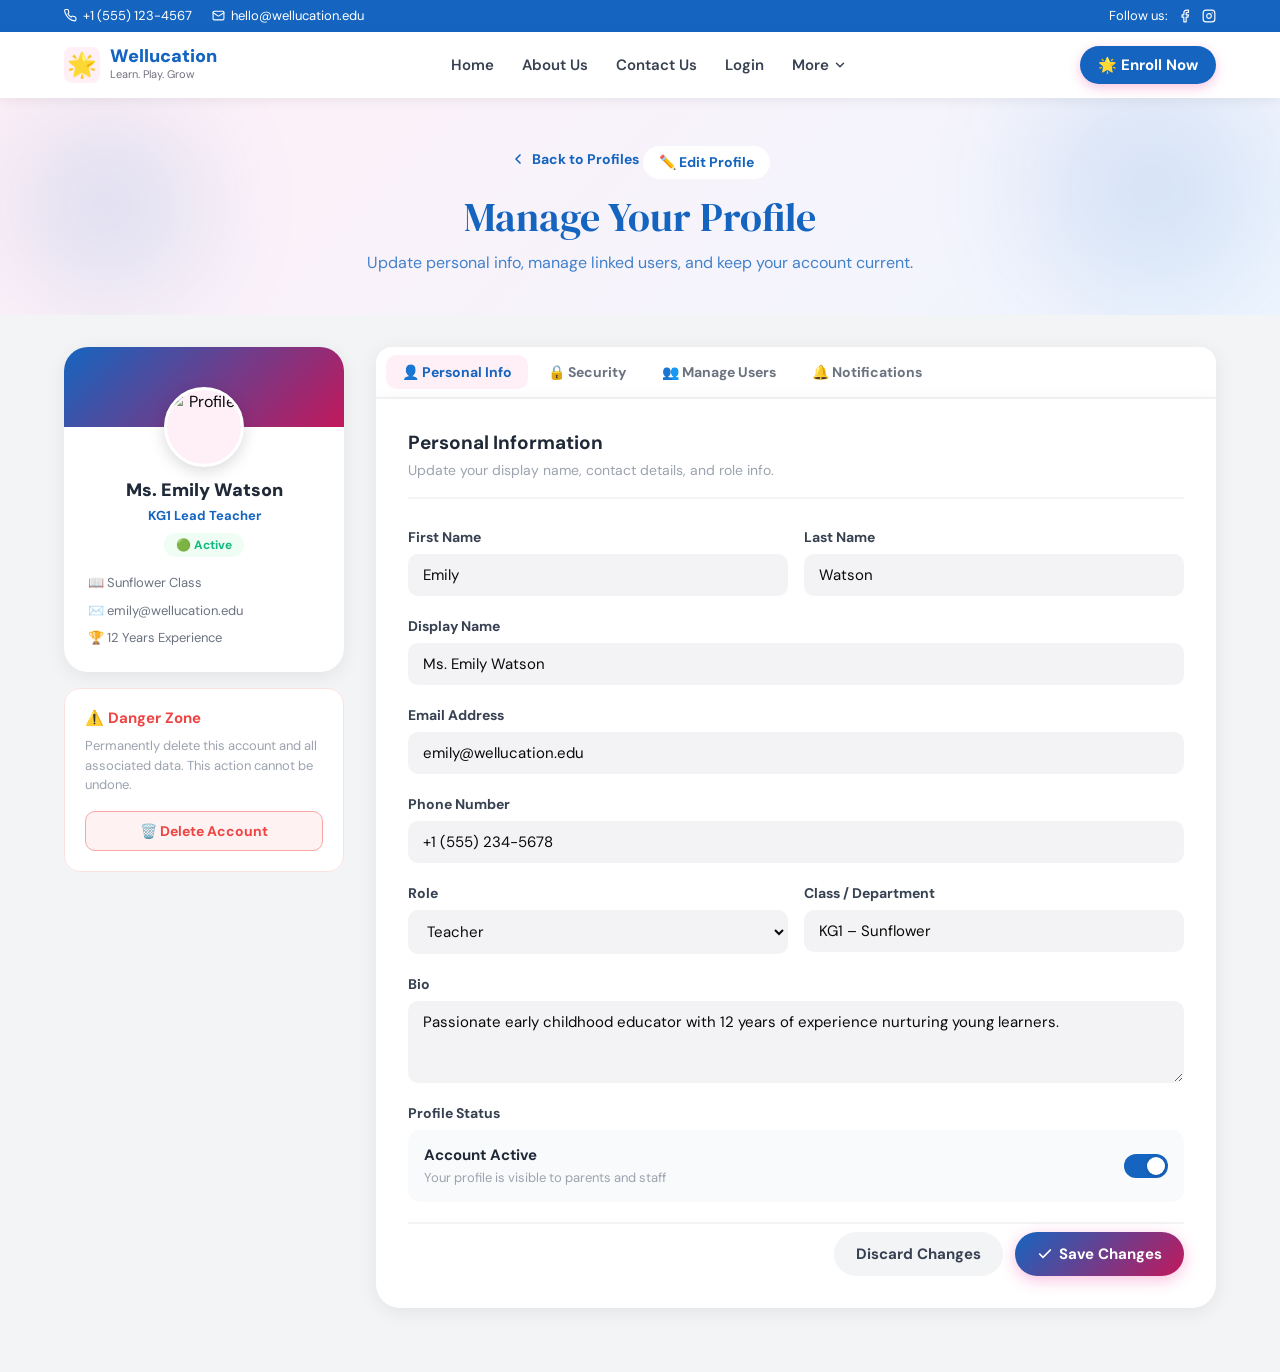
==== View/Pages/EditProfile.html @ 0399a702 "Most of the Controller/Model" ====
<!doctype html>
<html lang="en">
  <head>
    <meta charset="UTF-8" />
    <meta name="viewport" content="width=device-width, initial-scale=1.0" />
    <title>Edit Profile – Wellucation</title>
    <link rel="stylesheet" href="EditProfile.css" />
    <link rel="preconnect" href="https://fonts.googleapis.com" />
    <link
      href="https://fonts.googleapis.com/css2?family=DM+Sans:wght@400;500;700;900&family=DM+Serif+Display&display=swap"
      rel="stylesheet"
    />
  </head>
  <body>

    <!-- ══ TOPBAR ══ -->
    <div class="topbar">
      <div class="container topbar__inner">
        <div class="topbar__left">
          <span class="topbar__item">
            <svg xmlns="http://www.w3.org/2000/svg" width="13" height="13" viewBox="0 0 24 24" fill="none" stroke="currentColor" stroke-width="2" stroke-linecap="round" stroke-linejoin="round"><path d="M22 16.92v3a2 2 0 0 1-2.18 2 19.79 19.79 0 0 1-8.63-3.07A19.5 19.5 0 0 1 4.69 12 19.79 19.79 0 0 1 1.17 3.38 2 2 0 0 1 3.13 1h3a2 2 0 0 1 2 1.72c.127.96.361 1.903.7 2.81a2 2 0 0 1-.45 2.11L7.09 8.91a16 16 0 0 0 6 6l1.27-1.27a2 2 0 0 1 2.11-.45c.907.339 1.85.573 2.81.7A2 2 0 0 1 21 16h1z"/></svg>
            +1 (555) 123-4567
          </span>
          <span class="topbar__item">
            <svg xmlns="http://www.w3.org/2000/svg" width="13" height="13" viewBox="0 0 24 24" fill="none" stroke="currentColor" stroke-width="2" stroke-linecap="round" stroke-linejoin="round"><rect width="20" height="16" x="2" y="4" rx="2"/><path d="m22 7-8.97 5.7a1.94 1.94 0 0 1-2.06 0L2 7"/></svg>
            hello@wellucation.edu
          </span>
        </div>
        <div class="topbar__right">
          <span>Follow us:</span>
          <a href="#" class="topbar__social" aria-label="Facebook">
            <svg xmlns="http://www.w3.org/2000/svg" width="14" height="14" viewBox="0 0 24 24" fill="none" stroke="currentColor" stroke-width="2" stroke-linecap="round" stroke-linejoin="round"><path d="M18 2h-3a5 5 0 0 0-5 5v3H7v4h3v8h4v-8h3l1-4h-4V7a1 1 0 0 1 1-1h3z"/></svg>
          </a>
          <a href="#" class="topbar__social" aria-label="Instagram">
            <svg xmlns="http://www.w3.org/2000/svg" width="14" height="14" viewBox="0 0 24 24" fill="none" stroke="currentColor" stroke-width="2" stroke-linecap="round" stroke-linejoin="round"><rect width="20" height="20" x="2" y="2" rx="5" ry="5"/><path d="M16 11.37A4 4 0 1 1 12.63 8 4 4 0 0 1 16 11.37z"/><line x1="17.5" x2="17.51" y1="6.5" y2="6.5"/></svg>
          </a>
        </div>
      </div>
    </div>

    <!-- ══ NAVBAR ══ -->
    <nav class="navbar" id="navbar">
      <div class="container navbar__inner">
        <a href="Home.html" class="navbar__logo">
          <div class="navbar__logo-img">
            <img src="logo.jpeg" alt="Wellucation" onerror="this.style.display='none';this.parentElement.innerHTML='<span style=\'font-size:1.5rem\'>🌟</span>';" />
          </div>
          <div class="navbar__logo-text">
            <span class="navbar__logo-name">Wellucation</span>
            <span class="navbar__logo-tagline">Learn. Play. Grow</span>
          </div>
        </a>
        <div class="navbar__links" id="navLinks">
          <a href="Home.html" class="nav-link">Home</a>
          <a href="About.html" class="nav-link">About Us</a>
          <a href="contact.html" class="nav-link">Contact Us</a>
          <a href="Login.html" class="nav-link">Login</a>
          <div class="nav-dropdown" id="moreDropdown">
            <button class="nav-link nav-dropdown__trigger" id="moreBtn" aria-expanded="false" aria-haspopup="true">
              More
              <svg class="nav-dropdown__chevron" xmlns="http://www.w3.org/2000/svg" width="14" height="14" viewBox="0 0 24 24" fill="none" stroke="currentColor" stroke-width="2.5" stroke-linecap="round" stroke-linejoin="round"><polyline points="6 9 12 15 18 9"/></svg>
            </button>
            <div class="nav-dropdown__menu" id="moreMenu" role="menu">
              <a href="profile.html" class="nav-dropdown__item active" role="menuitem">👤 Profiles</a>
              <a href="dashboard.html" class="nav-dropdown__item" role="menuitem">📊 Dashboard</a>
              <a href="attendance.html" class="nav-dropdown__item" role="menuitem">📅 Attendance</a>
              <a href="reports.html" class="nav-dropdown__item" role="menuitem">📋 Reports</a>
              <a href="assignments.html" class="nav-dropdown__item" role="menuitem">📝 Assignments</a>
              <div class="nav-dropdown__divider"></div>
              <a href="payment.html" class="nav-dropdown__item" role="menuitem">💳 Payment</a>
              <a href="subscription.html" class="nav-dropdown__item" role="menuitem">⭐ Subscription</a>
              <a href="settings.html" class="nav-dropdown__item" role="menuitem">⚙️ Settings</a>
            </div>
          </div>
        </div>
        <div class="navbar__right">
          <a href="/enroll" class="btn-enroll btn-enroll--desktop">🌟 Enroll Now</a>
          <button class="hamburger" id="hamburger" aria-label="Toggle menu" aria-expanded="false">
            <svg class="icon-menu" xmlns="http://www.w3.org/2000/svg" width="24" height="24" viewBox="0 0 24 24" fill="none" stroke="currentColor" stroke-width="2" stroke-linecap="round" stroke-linejoin="round"><line x1="4" x2="20" y1="12" y2="12"/><line x1="4" x2="20" y1="6" y2="6"/><line x1="4" x2="20" y1="18" y2="18"/></svg>
            <svg class="icon-close hidden" xmlns="http://www.w3.org/2000/svg" width="24" height="24" viewBox="0 0 24 24" fill="none" stroke="currentColor" stroke-width="2" stroke-linecap="round" stroke-linejoin="round"><path d="M18 6 6 18"/><path d="m6 6 12 12"/></svg>
          </button>
        </div>
      </div>
      <div class="mobile-menu" id="mobileMenu" aria-hidden="true">
        <a href="Home.html" class="nav-link">🏠 Home</a>
        <a href="About.html" class="nav-link">ℹ️ About Us</a>
        <a href="profile.html" class="nav-link active">👤 Profiles</a>
        <a href="Login.html" class="nav-link">🔐 Login</a>
        <a href="/enroll" class="btn-enroll btn-enroll--mobile">🌟 Enroll Now</a>
      </div>
    </nav>

    <!-- ══ HERO ══ -->
    <section class="ep-hero">
      <div class="ep-hero__blob ep-hero__blob--left"></div>
      <div class="ep-hero__blob ep-hero__blob--right"></div>
      <div class="ep-hero__inner">
        <a href="profile.html" class="ep-back">
          <svg xmlns="http://www.w3.org/2000/svg" width="16" height="16" viewBox="0 0 24 24" fill="none" stroke="currentColor" stroke-width="2.5" stroke-linecap="round" stroke-linejoin="round"><polyline points="15 18 9 12 15 6"/></svg>
          Back to Profiles
        </a>
        <span class="ep-hero__badge">✏️ Edit Profile</span>
        <h1 class="ep-hero__title">Manage Your Profile</h1>
        <p class="ep-hero__sub">Update personal info, manage linked users, and keep your account current.</p>
      </div>
    </section>

    <!-- ══ MAIN ══ -->
    <main class="ep-main container">

      <!-- LEFT: profile card + avatar editor -->
      <aside class="ep-sidebar">
        <div class="ep-avatar-card">
          <div class="ep-avatar-banner"></div>
          <div class="ep-avatar-body">
            <div class="ep-avatar-ring" id="avatarRing">
              <img id="avatarImg" src="https://images.unsplash.com/photo-1746513399803-e988cc54e812?crop=entropy&cs=tinysrgb&fit=max&fm=jpg&ixlib=rb-4.1.0&q=80&w=200" alt="Profile" />
              <div class="ep-avatar-fallback">👩‍🏫</div>
              <label class="ep-avatar-overlay" for="avatarUpload" title="Change photo">
                <svg xmlns="http://www.w3.org/2000/svg" width="20" height="20" viewBox="0 0 24 24" fill="none" stroke="currentColor" stroke-width="2" stroke-linecap="round" stroke-linejoin="round"><path d="M23 19a2 2 0 0 1-2 2H3a2 2 0 0 1-2-2V8a2 2 0 0 1 2-2h4l2-3h6l2 3h4a2 2 0 0 1 2 2z"/><circle cx="12" cy="13" r="4"/></svg>
                Change
              </label>
              <input type="file" id="avatarUpload" accept="image/*" class="hidden" />
            </div>
            <h2 class="ep-sidebar__name" id="sidebarName">Ms. Emily Watson</h2>
            <div class="ep-sidebar__role">KG1 Lead Teacher</div>
            <span class="ep-sidebar__badge">🟢 Active</span>
            <div class="ep-sidebar__meta">
              <div class="ep-sidebar__meta-item">📖 Sunflower Class</div>
              <div class="ep-sidebar__meta-item">✉️ emily@wellucation.edu</div>
              <div class="ep-sidebar__meta-item">🏆 12 Years Experience</div>
            </div>
          </div>
        </div>

        <!-- Danger zone -->
        <div class="ep-danger-card">
          <h4 class="ep-danger__title">⚠️ Danger Zone</h4>
          <p class="ep-danger__desc">Permanently delete this account and all associated data. This action cannot be undone.</p>
          <button class="ep-danger__btn" id="deleteAccountBtn">🗑️ Delete Account</button>
        </div>
      </aside>

      <!-- RIGHT: form panels -->
      <div class="ep-panels">

        <!-- Tab bar -->
        <div class="ep-tab-bar">
          <button class="ep-tab active" data-tab="personal">👤 Personal Info</button>
          <button class="ep-tab" data-tab="security">🔒 Security</button>
          <button class="ep-tab" data-tab="users">👥 Manage Users</button>
          <button class="ep-tab" data-tab="notifications">🔔 Notifications</button>
        </div>

        <!-- ── PERSONAL INFO ── -->
        <div class="ep-panel active" id="panel-personal">
          <div class="ep-panel__header">
            <h3>Personal Information</h3>
            <p>Update your display name, contact details, and role info.</p>
          </div>
          <div class="ep-form">
            <div class="ep-field-row">
              <div class="ep-field">
                <label>First Name</label>
                <input type="text" id="firstName" value="Emily" placeholder="First name" />
              </div>
              <div class="ep-field">
                <label>Last Name</label>
                <input type="text" id="lastName" value="Watson" placeholder="Last name" />
              </div>
            </div>
            <div class="ep-field">
              <label>Display Name</label>
              <input type="text" id="displayName" value="Ms. Emily Watson" placeholder="Display name" />
            </div>
            <div class="ep-field">
              <label>Email Address</label>
              <input type="email" id="email" value="emily@wellucation.edu" placeholder="Email" />
            </div>
            <div class="ep-field">
              <label>Phone Number</label>
              <input type="tel" id="phone" value="+1 (555) 234-5678" placeholder="Phone" />
            </div>
            <div class="ep-field-row">
              <div class="ep-field">
                <label>Role</label>
                <select id="role">
                  <option value="teacher" selected>Teacher</option>
                  <option value="admin">Admin</option>
                  <option value="parent">Parent</option>
                </select>
              </div>
              <div class="ep-field">
                <label>Class / Department</label>
                <input type="text" id="classField" value="KG1 – Sunflower" placeholder="Class" />
              </div>
            </div>
            <div class="ep-field">
              <label>Bio</label>
              <textarea id="bio" rows="3" placeholder="Tell us about yourself...">Passionate early childhood educator with 12 years of experience nurturing young learners.</textarea>
            </div>
            <div class="ep-field">
              <label>Profile Status</label>
              <div class="ep-toggle-row">
                <div>
                  <div class="ep-toggle-title">Account Active</div>
                  <div class="ep-toggle-desc">Your profile is visible to parents and staff</div>
                </div>
                <label class="ep-switch">
                  <input type="checkbox" checked id="activeToggle" />
                  <span class="ep-switch-track"><span class="ep-switch-thumb"></span></span>
                </label>
              </div>
            </div>
            <div class="ep-form-actions">
              <button class="ep-btn ep-btn--ghost" type="button" onclick="resetPersonal()">Discard Changes</button>
              <button class="ep-btn ep-btn--primary" type="button" onclick="savePersonal()">
                <svg xmlns="http://www.w3.org/2000/svg" width="16" height="16" viewBox="0 0 24 24" fill="none" stroke="currentColor" stroke-width="2.5" stroke-linecap="round" stroke-linejoin="round"><polyline points="20 6 9 17 4 12"/></svg>
                Save Changes
              </button>
            </div>
          </div>
        </div>

        <!-- ── SECURITY ── -->
        <div class="ep-panel" id="panel-security">
          <div class="ep-panel__header">
            <h3>Security Settings</h3>
            <p>Update your password and manage account security preferences.</p>
          </div>
          <div class="ep-form">
            <div class="ep-field">
              <label>Current Password</label>
              <div class="ep-pwd-wrap">
                <input type="password" id="currentPwd" placeholder="Enter current password" />
                <button class="ep-pwd-toggle" type="button" data-target="currentPwd">👁️</button>
              </div>
            </div>
            <div class="ep-field">
              <label>New Password</label>
              <div class="ep-pwd-wrap">
                <input type="password" id="newPwd" placeholder="Min 8 characters" />
                <button class="ep-pwd-toggle" type="button" data-target="newPwd">👁️</button>
              </div>
              <div class="ep-pwd-strength" id="pwdStrength">
                <div class="ep-pwd-strength-bar"><div class="ep-pwd-strength-fill" id="pwdFill"></div></div>
                <span class="ep-pwd-strength-label" id="pwdLabel">Enter a password</span>
              </div>
            </div>
            <div class="ep-field">
              <label>Confirm New Password</label>
              <div class="ep-pwd-wrap">
                <input type="password" id="confirmPwd" placeholder="Repeat new password" />
                <button class="ep-pwd-toggle" type="button" data-target="confirmPwd">👁️</button>
              </div>
            </div>
            <div class="ep-divider"></div>
            <div class="ep-field">
              <label>Two-Factor Authentication</label>
              <div class="ep-toggle-row">
                <div>
                  <div class="ep-toggle-title">Enable 2FA</div>
                  <div class="ep-toggle-desc">Extra security layer via email or authenticator app</div>
                </div>
                <label class="ep-switch">
                  <input type="checkbox" id="twoFaToggle" />
                  <span class="ep-switch-track"><span class="ep-switch-thumb"></span></span>
                </label>
              </div>
            </div>
            <div class="ep-field">
              <label>Login Notifications</label>
              <div class="ep-toggle-row">
                <div>
                  <div class="ep-toggle-title">Notify on new login</div>
                  <div class="ep-toggle-desc">Get an email whenever a new device logs in</div>
                </div>
                <label class="ep-switch">
                  <input type="checkbox" checked id="loginNotifToggle" />
                  <span class="ep-switch-track"><span class="ep-switch-thumb"></span></span>
                </label>
              </div>
            </div>
            <div class="ep-form-actions">
              <button class="ep-btn ep-btn--ghost" type="button">Cancel</button>
              <button class="ep-btn ep-btn--primary" type="button" onclick="changePassword()">
                <svg xmlns="http://www.w3.org/2000/svg" width="16" height="16" viewBox="0 0 24 24" fill="none" stroke="currentColor" stroke-width="2.5" stroke-linecap="round" stroke-linejoin="round"><rect width="11" height="11" x="3" y="11" rx="2" ry="2"/><path d="M7 11V7a5 5 0 0 1 10 0v4"/></svg>
                Update Password
              </button>
            </div>
          </div>
        </div>

        <!-- ── MANAGE USERS ── -->
        <div class="ep-panel" id="panel-users">
          <div class="ep-panel__header">
            <h3>Manage Users</h3>
            <p>Add new users or remove existing ones linked to this profile.</p>
          </div>

          <!-- Search + Add -->
          <div class="ep-users-toolbar">
            <div class="ep-search-wrap">
              <svg xmlns="http://www.w3.org/2000/svg" width="16" height="16" viewBox="0 0 24 24" fill="none" stroke="currentColor" stroke-width="2" stroke-linecap="round" stroke-linejoin="round"><circle cx="11" cy="11" r="8"/><path d="m21 21-4.3-4.3"/></svg>
              <input type="text" id="userSearch" placeholder="Search users…" oninput="filterUsers(this.value)" />
            </div>
            <button class="ep-btn ep-btn--primary ep-btn--sm" id="openAddModal">
              <svg xmlns="http://www.w3.org/2000/svg" width="15" height="15" viewBox="0 0 24 24" fill="none" stroke="currentColor" stroke-width="2.5" stroke-linecap="round" stroke-linejoin="round"><path d="M5 12h14"/><path d="M12 5v14"/></svg>
              Add User
            </button>
          </div>

          <!-- Filter pills -->
          <div class="ep-filter-pills">
            <button class="ep-pill active" data-filter="all">All</button>
            <button class="ep-pill" data-filter="teacher">Teachers</button>
            <button class="ep-pill" data-filter="admin">Admins</button>
            <button class="ep-pill" data-filter="parent">Parents</button>
            <button class="ep-pill" data-filter="child">Children</button>
          </div>

          <!-- User list -->
          <div class="ep-user-list" id="userList"></div>
        </div>

        <!-- ── NOTIFICATIONS ── -->
        <div class="ep-panel" id="panel-notifications">
          <div class="ep-panel__header">
            <h3>Notification Preferences</h3>
            <p>Choose what you want to be notified about and how.</p>
          </div>
          <div class="ep-form">
            <div class="ep-notif-section">
              <div class="ep-notif-section-label">📧 Email Notifications</div>
              <div class="ep-field">
                <div class="ep-toggle-row">
                  <div><div class="ep-toggle-title">Attendance Alerts</div><div class="ep-toggle-desc">Notify when a child is marked absent or late</div></div>
                  <label class="ep-switch"><input type="checkbox" checked /><span class="ep-switch-track"><span class="ep-switch-thumb"></span></span></label>
                </div>
              </div>
              <div class="ep-field">
                <div class="ep-toggle-row">
                  <div><div class="ep-toggle-title">New Messages</div><div class="ep-toggle-desc">Email when you receive a new message</div></div>
                  <label class="ep-switch"><input type="checkbox" checked /><span class="ep-switch-track"><span class="ep-switch-thumb"></span></span></label>
                </div>
              </div>
              <div class="ep-field">
                <div class="ep-toggle-row">
                  <div><div class="ep-toggle-title">Report Ready</div><div class="ep-toggle-desc">Notify when a new report is available</div></div>
                  <label class="ep-switch"><input type="checkbox" /><span class="ep-switch-track"><span class="ep-switch-thumb"></span></span></label>
                </div>
              </div>
            </div>
            <div class="ep-divider"></div>
            <div class="ep-notif-section">
              <div class="ep-notif-section-label">📱 Push Notifications</div>
              <div class="ep-field">
                <div class="ep-toggle-row">
                  <div><div class="ep-toggle-title">Event Reminders</div><div class="ep-toggle-desc">Reminders for school events and meetings</div></div>
                  <label class="ep-switch"><input type="checkbox" checked /><span class="ep-switch-track"><span class="ep-switch-thumb"></span></span></label>
                </div>
              </div>
              <div class="ep-field">
                <div class="ep-toggle-row">
                  <div><div class="ep-toggle-title">System Alerts</div><div class="ep-toggle-desc">Important system and security notifications</div></div>
                  <label class="ep-switch"><input type="checkbox" checked /><span class="ep-switch-track"><span class="ep-switch-thumb"></span></span></label>
                </div>
              </div>
            </div>
            <div class="ep-form-actions">
              <button class="ep-btn ep-btn--ghost" type="button">Reset to Defaults</button>
              <button class="ep-btn ep-btn--primary" type="button" onclick="showToast('✅ Notification preferences saved!')">Save Preferences</button>
            </div>
          </div>
        </div>

      </div><!-- /ep-panels -->
    </main>

    <!-- ══ ADD USER MODAL ══ -->
    <div class="ep-modal-overlay hidden" id="addModal">
      <div class="ep-modal">
        <div class="ep-modal__header">
          <h3>➕ Add New User</h3>
          <button class="ep-modal__close" id="closeModal">✕</button>
        </div>
        <div class="ep-modal__body">
          <div class="ep-field-row">
            <div class="ep-field">
              <label>First Name *</label>
              <input type="text" id="newFirst" placeholder="First name" />
            </div>
            <div class="ep-field">
              <label>Last Name *</label>
              <input type="text" id="newLast" placeholder="Last name" />
            </div>
          </div>
          <div class="ep-field">
            <label>Email Address *</label>
            <input type="email" id="newEmail" placeholder="email@wellucation.edu" />
          </div>
          <div class="ep-field-row">
            <div class="ep-field">
              <label>Role *</label>
              <select id="newRole">
                <option value="teacher">👩‍🏫 Teacher</option>
                <option value="admin">🛡️ Admin</option>
                <option value="parent">❤️ Parent</option>
                <option value="child">👶 Child</option>
              </select>
            </div>
            <div class="ep-field">
              <label>Class</label>
              <input type="text" id="newClass" placeholder="e.g. KG1" />
            </div>
          </div>
          <div class="ep-field">
            <label>Status</label>
            <select id="newStatus">
              <option value="active">Active</option>
              <option value="pending">Pending</option>
            </select>
          </div>
        </div>
        <div class="ep-modal__footer">
          <button class="ep-btn ep-btn--ghost" id="cancelModal">Cancel</button>
          <button class="ep-btn ep-btn--primary" id="confirmAdd">
            <svg xmlns="http://www.w3.org/2000/svg" width="15" height="15" viewBox="0 0 24 24" fill="none" stroke="currentColor" stroke-width="2.5" stroke-linecap="round" stroke-linejoin="round"><path d="M5 12h14"/><path d="M12 5v14"/></svg>
            Add User
          </button>
        </div>
      </div>
    </div>

    <!-- ══ DELETE CONFIRM MODAL ══ -->
    <div class="ep-modal-overlay hidden" id="deleteModal">
      <div class="ep-modal ep-modal--sm">
        <div class="ep-modal__header">
          <h3>🗑️ Confirm Delete</h3>
          <button class="ep-modal__close" id="closeDeleteModal">✕</button>
        </div>
        <div class="ep-modal__body">
          <p id="deleteModalMsg">Are you sure you want to remove this user?</p>
          <p style="margin-top:0.5rem;font-size:0.8125rem;color:#9ca3af;">This action cannot be undone.</p>
        </div>
        <div class="ep-modal__footer">
          <button class="ep-btn ep-btn--ghost" id="cancelDelete">Cancel</button>
          <button class="ep-btn ep-btn--danger" id="confirmDelete">Delete</button>
        </div>
      </div>
    </div>

    <!-- ══ TOAST ══ -->
    <div class="ep-toast hidden" id="toast"></div>

    <script src="EditProfile.js"></script>
  </body>
</html>
---- View/Pages/EditProfile.css ----
/* ── Variables (matching Profile.css) ──────────────────────────── */
:root {
  --font-size: 16px;
  --background: #ffffff;
  --foreground: oklch(0.145 0 0);
  --card: #ffffff;
  --muted: #ececf0;
  --muted-foreground: #717182;
  --border: rgba(0,0,0,0.1);
  --input-background: #f3f3f5;
  --radius: 0.625rem;
  --font-weight-medium: 500;
  --font-weight-normal: 400;

  --brand-pink: #1565c0;
  --brand-pink-dark: #C2185B;
  --brand-pink-bg: #FFF0F7;
  --brand-blue: #1565C0;
  --brand-blue-bg: #EFF6FF;
  --brand-green: #10B981;
  --brand-amber: #F59E0B;
  --brand-red: #EF4444;
}

/* ── Reset ─────────────────────────────────────────────────────── */
*, *::before, *::after { box-sizing: border-box; margin: 0; padding: 0; }
html { font-size: var(--font-size); scroll-behavior: smooth; }
body {
  font-family: 'DM Sans', sans-serif;
  font-weight: var(--font-weight-normal);
  background: #f3f4f6;
  color: var(--foreground);
  line-height: 1.5;
  min-height: 100vh;
}
h1, h2, h3, h4 { font-weight: 700; line-height: 1.3; }
button { font-family: inherit; font-size: 1rem; font-weight: 600; cursor: pointer; border: none; }
a { text-decoration: none; }
input, select, textarea {
  font-family: inherit;
  font-size: 0.9375rem;
  background: var(--input-background);
  border: 1.5px solid transparent;
  border-radius: 0.625rem;
  padding: 0.625rem 0.875rem;
  width: 100%;
  outline: none;
  transition: border-color 0.2s, box-shadow 0.2s;
  color: var(--foreground);
}
input:focus, select:focus, textarea:focus {
  border-color: var(--brand-pink);
  box-shadow: 0 0 0 3px rgba(233,30,140,0.1);
  background: #fff;
}
textarea { resize: vertical; }
.hidden { display: none !important; }

/* ── Container ─────────────────────────────────────────────────── */
.container {
  max-width: 1200px;
  margin: 0 auto;
  padding: 0 1.5rem;
}

/* ── Topbar ────────────────────────────────────────────────────── */
.topbar {
  background: var(--brand-pink);
  color: white;
  font-size: 0.8125rem;
  padding: 0.375rem 0;
}
.topbar__inner {
  display: flex;
  align-items: center;
  justify-content: space-between;
  flex-wrap: wrap;
  gap: 0.5rem;
}
.topbar__left { display: flex; align-items: center; gap: 1.25rem; }
.topbar__item { display: flex; align-items: center; gap: 0.375rem; }
.topbar__right { display: flex; align-items: center; gap: 0.625rem; font-size: 0.8125rem; }
.topbar__social { color: white; display: flex; align-items: center; transition: opacity 0.2s; }
.topbar__social:hover { opacity: 0.7; }

/* ── Navbar ────────────────────────────────────────────────────── */
.navbar {
  background: white;
  box-shadow: 0 2px 12px rgba(0,0,0,0.07);
  position: sticky;
  top: 0;
  z-index: 100;
}
.navbar__inner {
  display: flex;
  align-items: center;
  justify-content: space-between;
  padding: 0.875rem 1.5rem;
}
.navbar__logo { display: flex; align-items: center; gap: 0.625rem; }
.navbar__logo-img { width: 2.25rem; height: 2.25rem; border-radius: 0.5rem; overflow: hidden; background: var(--brand-pink-bg); display: flex; align-items: center; justify-content: center; }
.navbar__logo-img img { width: 100%; height: 100%; object-fit: cover; }
.navbar__logo-name { display: block; font-weight: 900; font-size: 1.125rem; color: var(--brand-pink); line-height: 1.1; }
.navbar__logo-tagline { display: block; font-size: 0.6875rem; color: var(--muted-foreground); }
.navbar__links { display: flex; align-items: center; gap: 0.25rem; }
.nav-link { padding: 0.4rem 0.75rem; border-radius: 0.5rem; color: #374151; font-weight: 600; font-size: 0.9375rem; transition: background 0.2s, color 0.2s; background: none; border: none; }
.nav-link:hover, .nav-link.active { background: var(--brand-pink-bg); color: var(--brand-pink); }
.navbar__right { display: flex; align-items: center; gap: 0.75rem; }
.btn-enroll { background: var(--brand-pink); color: white; padding: 0.5rem 1.125rem; border-radius: 9999px; font-weight: 700; font-size: 0.9375rem; transition: transform 0.2s, box-shadow 0.2s; box-shadow: 0 4px 12px rgba(233,30,140,0.25); }
.btn-enroll:hover { transform: scale(1.04); box-shadow: 0 6px 18px rgba(233,30,140,0.35); }
.btn-enroll--mobile { display: none; margin-top: 0.5rem; text-align: center; }
.hamburger { display: none; background: none; border: none; padding: 0.25rem; }

/* Dropdown */
.nav-dropdown { position: relative; }
.nav-dropdown__trigger { display: flex; align-items: center; gap: 0.25rem; }
.nav-dropdown__chevron { transition: transform 0.2s; }
.nav-dropdown.open .nav-dropdown__chevron { transform: rotate(180deg); }
.nav-dropdown__menu {
  display: none;
  position: absolute;
  top: calc(100% + 0.5rem);
  right: 0;
  background: white;
  border-radius: 0.875rem;
  box-shadow: 0 8px 32px rgba(0,0,0,0.12);
  padding: 0.5rem;
  min-width: 14rem;
  z-index: 200;
}
.nav-dropdown.open .nav-dropdown__menu { display: block; }
.nav-dropdown__item { display: block; padding: 0.5rem 0.875rem; border-radius: 0.5rem; font-size: 0.875rem; font-weight: 600; color: #374151; transition: background 0.15s; }
.nav-dropdown__item:hover, .nav-dropdown__item.active { background: var(--brand-pink-bg); color: var(--brand-pink); }
.nav-dropdown__divider { height: 1px; background: var(--muted); margin: 0.375rem 0; }

/* Mobile menu */
.mobile-menu { display: none; flex-direction: column; gap: 0.25rem; padding: 1rem 1.5rem; border-top: 1px solid var(--muted); }
.mobile-menu.open { display: flex; }

@media (max-width: 900px) {
  .navbar__links { display: none; }
  .hamburger { display: block; }
  .btn-enroll--desktop { display: none; }
  .btn-enroll--mobile { display: block; }
}

/* ── Hero ─────────────────────────────────────────────────────── */
.ep-hero {
  position: relative;
  padding: 3rem 1.5rem 2.5rem;
  text-align: center;
  background: linear-gradient(135deg, var(--brand-pink-bg) 0%, var(--brand-blue-bg) 100%);
  overflow: hidden;
}
.ep-hero__blob {
  position: absolute;
  border-radius: 50%;
  filter: blur(60px);
  pointer-events: none;
}
.ep-hero__blob--left  { width: 180px; height: 180px; top: 1rem; left: 1rem; background: var(--brand-pink); opacity: 0.15; }
.ep-hero__blob--right { width: 240px; height: 240px; bottom: 0.5rem; right: 0.5rem; background: var(--brand-blue); opacity: 0.12; }
.ep-hero__inner { position: relative; z-index: 1; max-width: 640px; margin: 0 auto; }
.ep-back {
  display: inline-flex;
  align-items: center;
  gap: 0.375rem;
  color: var(--brand-pink);
  font-weight: 700;
  font-size: 0.875rem;
  margin-bottom: 1rem;
  transition: gap 0.2s;
}
.ep-back:hover { gap: 0.625rem; }
.ep-hero__badge {
  display: inline-block;
  background: white;
  color: var(--brand-pink);
  font-size: 0.875rem;
  font-weight: 700;
  padding: 0.375rem 1rem;
  border-radius: 9999px;
  margin-bottom: 0.75rem;
}
.ep-hero__title {
  font-family: 'DM Serif Display', serif;
  font-size: clamp(1.75rem, 4vw, 2.5rem);
  font-weight: 400;
  color: var(--brand-pink);
  margin-bottom: 0.5rem;
}
.ep-hero__sub { color: var(--brand-blue); opacity: 0.8; font-size: 1rem; }

/* ── Main layout ─────────────────────────────────────────────── */
.ep-main {
  display: grid;
  grid-template-columns: 280px 1fr;
  gap: 2rem;
  padding-top: 2rem;
  padding-bottom: 4rem;
  align-items: start;
}
@media (max-width: 860px) {
  .ep-main { grid-template-columns: 1fr; }
}

/* ── Sidebar / Avatar card ───────────────────────────────────── */
.ep-avatar-card {
  background: white;
  border-radius: 1.5rem;
  box-shadow: 0 4px 20px rgba(0,0,0,0.07);
  overflow: hidden;
  margin-bottom: 1rem;
}
.ep-avatar-banner {
  height: 5rem;
  background: linear-gradient(135deg, var(--brand-pink), var(--brand-pink-dark));
}
.ep-avatar-body {
  padding: 0 1.5rem 1.5rem;
  display: flex;
  flex-direction: column;
  align-items: center;
  text-align: center;
}
.ep-avatar-ring {
  position: relative;
  width: 5rem;
  height: 5rem;
  border-radius: 50%;
  border: 3px solid white;
  box-shadow: 0 4px 16px rgba(0,0,0,0.15);
  margin-top: -2.5rem;
  overflow: hidden;
  background: var(--brand-pink-bg);
}
.ep-avatar-ring img {
  width: 100%;
  height: 100%;
  object-fit: cover;
  display: block;
}
.ep-avatar-fallback {
  display: none;
  font-size: 2.25rem;
  line-height: 5rem;
  text-align: center;
}
.ep-avatar-overlay {
  position: absolute;
  inset: 0;
  background: rgba(0,0,0,0.45);
  display: flex;
  flex-direction: column;
  align-items: center;
  justify-content: center;
  gap: 0.125rem;
  color: white;
  font-size: 0.625rem;
  font-weight: 700;
  opacity: 0;
  transition: opacity 0.2s;
  cursor: pointer;
}
.ep-avatar-ring:hover .ep-avatar-overlay { opacity: 1; }
.ep-sidebar__name { font-size: 1.125rem; font-weight: 900; color: #1f2937; margin-top: 0.75rem; }
.ep-sidebar__role { font-size: 0.8125rem; color: var(--brand-blue); font-weight: 700; margin-top: 0.2rem; }
.ep-sidebar__badge {
  display: inline-block;
  background: #F0FDF4;
  color: var(--brand-green);
  font-size: 0.75rem;
  font-weight: 700;
  padding: 0.2rem 0.75rem;
  border-radius: 9999px;
  margin-top: 0.5rem;
}
.ep-sidebar__meta { width: 100%; margin-top: 1rem; display: flex; flex-direction: column; gap: 0.5rem; }
.ep-sidebar__meta-item { font-size: 0.8125rem; color: #6b7280; text-align: left; }

/* Danger card */
.ep-danger-card {
  background: white;
  border: 1.5px solid #FEE2E2;
  border-radius: 1rem;
  padding: 1.25rem;
}
.ep-danger__title { color: var(--brand-red); font-size: 0.9375rem; margin-bottom: 0.5rem; }
.ep-danger__desc { font-size: 0.8125rem; color: #9ca3af; margin-bottom: 1rem; }
.ep-danger__btn {
  width: 100%;
  padding: 0.625rem 1rem;
  background: #FEF2F2;
  color: var(--brand-red);
  border: 1.5px solid #FCA5A5;
  border-radius: 0.625rem;
  font-size: 0.875rem;
  font-weight: 700;
  transition: background 0.2s, transform 0.2s;
}
.ep-danger__btn:hover { background: #FEE2E2; transform: scale(1.02); }

/* ── Panels ──────────────────────────────────────────────────── */
.ep-panels { display: flex; flex-direction: column; gap: 0; }

.ep-tab-bar {
  display: flex;
  gap: 0.25rem;
  background: white;
  border-radius: 1rem 1rem 0 0;
  padding: 0.5rem 0.625rem;
  border-bottom: 2px solid #f3f4f6;
  overflow-x: auto;
  box-shadow: 0 4px 20px rgba(0,0,0,0.07);
}
.ep-tab {
  padding: 0.5rem 1rem;
  border-radius: 0.625rem;
  font-size: 0.875rem;
  font-weight: 700;
  color: #6b7280;
  background: none;
  border: none;
  white-space: nowrap;
  transition: background 0.2s, color 0.2s;
}
.ep-tab:hover { background: #f3f4f6; color: #374151; }
.ep-tab.active { background: var(--brand-pink-bg); color: var(--brand-pink); }

.ep-panel {
  display: none;
  background: white;
  border-radius: 0 0 1.5rem 1.5rem;
  box-shadow: 0 4px 20px rgba(0,0,0,0.07);
  padding: 2rem;
}
.ep-panel.active { display: block; }

.ep-panel__header {
  margin-bottom: 1.75rem;
  padding-bottom: 1rem;
  border-bottom: 2px solid #f3f4f6;
}
.ep-panel__header h3 { font-size: 1.1875rem; color: #1f2937; margin-bottom: 0.25rem; }
.ep-panel__header p { font-size: 0.875rem; color: #9ca3af; }

/* ── Form ────────────────────────────────────────────────────── */
.ep-form { display: flex; flex-direction: column; gap: 1.25rem; }
.ep-field { display: flex; flex-direction: column; gap: 0.375rem; }
.ep-field label { font-size: 0.875rem; font-weight: 700; color: #374151; }
.ep-field-row { display: grid; grid-template-columns: 1fr 1fr; gap: 1rem; }
@media (max-width: 560px) { .ep-field-row { grid-template-columns: 1fr; } }

/* ── Toggle switch ───────────────────────────────────────────── */
.ep-toggle-row {
  display: flex;
  align-items: center;
  justify-content: space-between;
  gap: 1rem;
  background: #f9fafb;
  padding: 0.875rem 1rem;
  border-radius: 0.75rem;
}
.ep-toggle-title { font-size: 0.9375rem; font-weight: 700; color: #1f2937; }
.ep-toggle-desc { font-size: 0.8125rem; color: #9ca3af; margin-top: 0.125rem; }

.ep-switch { position: relative; display: inline-block; flex-shrink: 0; }
.ep-switch input { opacity: 0; width: 0; height: 0; position: absolute; }
.ep-switch-track {
  display: block;
  width: 2.75rem;
  height: 1.5rem;
  background: #cbd5e1;
  border-radius: 9999px;
  cursor: pointer;
  transition: background 0.25s;
  position: relative;
}
.ep-switch input:checked + .ep-switch-track { background: var(--brand-pink); }
.ep-switch-thumb {
  position: absolute;
  top: 0.1875rem;
  left: 0.1875rem;
  width: 1.125rem;
  height: 1.125rem;
  background: white;
  border-radius: 50%;
  box-shadow: 0 1px 4px rgba(0,0,0,0.18);
  transition: transform 0.25s;
}
.ep-switch input:checked + .ep-switch-track .ep-switch-thumb { transform: translateX(1.25rem); }

/* ── Buttons ─────────────────────────────────────────────────── */
.ep-btn {
  display: inline-flex;
  align-items: center;
  justify-content: center;
  gap: 0.375rem;
  padding: 0.75rem 1.375rem;
  border-radius: 9999px;
  font-weight: 700;
  font-size: 0.9375rem;
  transition: transform 0.2s, box-shadow 0.2s, opacity 0.2s;
  cursor: pointer;
  border: none;
}
.ep-btn:hover { transform: scale(1.03); }
.ep-btn:active { transform: scale(0.97); }
.ep-btn--primary {
  background: linear-gradient(135deg, var(--brand-pink), var(--brand-pink-dark));
  color: white;
  box-shadow: 0 4px 16px rgba(233,30,140,0.28);
}
.ep-btn--primary:hover { box-shadow: 0 6px 24px rgba(233,30,140,0.38); }
.ep-btn--ghost { background: #f3f4f6; color: #374151; }
.ep-btn--ghost:hover { background: #e5e7eb; }
.ep-btn--danger { background: var(--brand-red); color: white; }
.ep-btn--sm { padding: 0.5rem 1rem; font-size: 0.875rem; }

.ep-form-actions {
  display: flex;
  align-items: center;
  justify-content: flex-end;
  gap: 0.75rem;
  padding-top: 0.5rem;
  border-top: 2px solid #f3f4f6;
  flex-wrap: wrap;
}

/* ── Password field ──────────────────────────────────────────── */
.ep-pwd-wrap { position: relative; }
.ep-pwd-wrap input { padding-right: 3rem; }
.ep-pwd-toggle {
  position: absolute;
  right: 0.75rem;
  top: 50%;
  transform: translateY(-50%);
  background: none;
  border: none;
  cursor: pointer;
  font-size: 1rem;
  padding: 0;
  line-height: 1;
}

.ep-pwd-strength { display: flex; align-items: center; gap: 0.625rem; margin-top: 0.375rem; }
.ep-pwd-strength-bar { flex: 1; height: 4px; background: #e5e7eb; border-radius: 9999px; overflow: hidden; }
.ep-pwd-strength-fill { height: 100%; border-radius: 9999px; width: 0; transition: width 0.3s, background 0.3s; }
.ep-pwd-strength-label { font-size: 0.75rem; color: #9ca3af; white-space: nowrap; }

/* ── Divider ─────────────────────────────────────────────────── */
.ep-divider { height: 1px; background: #f3f4f6; }

/* ── Notifications section label ─────────────────────────────── */
.ep-notif-section { display: flex; flex-direction: column; gap: 0.875rem; }
.ep-notif-section-label { font-size: 0.8125rem; font-weight: 700; color: var(--muted-foreground); text-transform: uppercase; letter-spacing: 0.05em; }

/* ── Users panel ─────────────────────────────────────────────── */
.ep-users-toolbar {
  display: flex;
  align-items: center;
  gap: 0.75rem;
  margin-bottom: 1rem;
  flex-wrap: wrap;
}
.ep-search-wrap {
  flex: 1;
  position: relative;
  min-width: 180px;
}
.ep-search-wrap svg {
  position: absolute;
  left: 0.75rem;
  top: 50%;
  transform: translateY(-50%);
  color: var(--muted-foreground);
  pointer-events: none;
}
.ep-search-wrap input { padding-left: 2.25rem; }

.ep-filter-pills {
  display: flex;
  gap: 0.5rem;
  flex-wrap: wrap;
  margin-bottom: 1.25rem;
}
.ep-pill {
  padding: 0.3125rem 0.875rem;
  border-radius: 9999px;
  font-size: 0.8125rem;
  font-weight: 700;
  border: 1.5px solid #e5e7eb;
  background: white;
  color: #6b7280;
  cursor: pointer;
  transition: background 0.2s, color 0.2s, border-color 0.2s;
}
.ep-pill:hover { border-color: var(--brand-pink); color: var(--brand-pink); }
.ep-pill.active { background: var(--brand-pink); color: white; border-color: var(--brand-pink); }

.ep-user-list { display: flex; flex-direction: column; gap: 0.625rem; }

.ep-user-row {
  display: flex;
  align-items: center;
  gap: 0.875rem;
  background: #f9fafb;
  border-radius: 1rem;
  padding: 0.875rem 1rem;
  transition: box-shadow 0.2s, transform 0.2s;
  animation: slideInRow 0.25s ease;
}
.ep-user-row:hover { box-shadow: 0 4px 16px rgba(0,0,0,0.07); transform: translateX(2px); }

@keyframes slideInRow {
  from { opacity: 0; transform: translateY(8px); }
  to   { opacity: 1; transform: translateY(0); }
}

.ep-user-emoji { font-size: 1.75rem; flex-shrink: 0; }
.ep-user-info { flex: 1; min-width: 0; }
.ep-user-name { font-weight: 700; font-size: 0.9375rem; color: #1f2937; }
.ep-user-sub { font-size: 0.8125rem; color: #9ca3af; margin-top: 0.1rem; }
.ep-user-badge {
  font-size: 0.75rem;
  font-weight: 700;
  padding: 0.2rem 0.625rem;
  border-radius: 9999px;
  flex-shrink: 0;
}
.ep-user-badge--active { background: #F0FDF4; color: var(--brand-green); }
.ep-user-badge--pending { background: #FFFBEB; color: var(--brand-amber); }

.ep-user-actions { display: flex; gap: 0.5rem; flex-shrink: 0; }
.ep-action-btn {
  padding: 0.3rem 0.75rem;
  border-radius: 0.5rem;
  font-size: 0.8125rem;
  font-weight: 700;
  transition: transform 0.2s, opacity 0.2s;
}
.ep-action-btn:hover { transform: scale(1.06); }
.ep-action-btn--edit { background: var(--brand-blue-bg); color: var(--brand-blue); }
.ep-action-btn--remove { background: #FEF2F2; color: var(--brand-red); }

.ep-user-empty {
  text-align: center;
  padding: 3rem 1rem;
  color: #9ca3af;
  font-size: 0.9375rem;
}
.ep-user-empty span { font-size: 2.5rem; display: block; margin-bottom: 0.5rem; }

/* ── Modal ───────────────────────────────────────────────────── */
.ep-modal-overlay {
  position: fixed;
  inset: 0;
  background: rgba(0,0,0,0.4);
  backdrop-filter: blur(4px);
  z-index: 500;
  display: flex;
  align-items: center;
  justify-content: center;
  padding: 1rem;
  animation: fadeOverlay 0.2s ease;
}
@keyframes fadeOverlay {
  from { opacity: 0; }
  to   { opacity: 1; }
}
.ep-modal {
  background: white;
  border-radius: 1.5rem;
  box-shadow: 0 24px 64px rgba(0,0,0,0.2);
  width: 100%;
  max-width: 520px;
  animation: popIn 0.25s ease;
}
.ep-modal--sm { max-width: 400px; }
@keyframes popIn {
  from { opacity: 0; transform: scale(0.94) translateY(12px); }
  to   { opacity: 1; transform: scale(1) translateY(0); }
}
.ep-modal__header {
  display: flex;
  align-items: center;
  justify-content: space-between;
  padding: 1.375rem 1.5rem 0;
}
.ep-modal__header h3 { font-size: 1.0625rem; color: #1f2937; }
.ep-modal__close {
  background: #f3f4f6;
  border: none;
  border-radius: 50%;
  width: 2rem;
  height: 2rem;
  font-size: 0.875rem;
  cursor: pointer;
  display: flex;
  align-items: center;
  justify-content: center;
  transition: background 0.2s;
}
.ep-modal__close:hover { background: #e5e7eb; }
.ep-modal__body {
  padding: 1.25rem 1.5rem;
  display: flex;
  flex-direction: column;
  gap: 1rem;
}
.ep-modal__body p { font-size: 0.9375rem; color: #374151; }
.ep-modal__footer {
  display: flex;
  align-items: center;
  justify-content: flex-end;
  gap: 0.625rem;
  padding: 0 1.5rem 1.5rem;
}

/* ── Toast ───────────────────────────────────────────────────── */
.ep-toast {
  position: fixed;
  bottom: 2rem;
  left: 50%;
  transform: translateX(-50%);
  background: #1f2937;
  color: white;
  padding: 0.875rem 1.5rem;
  border-radius: 9999px;
  font-size: 0.9375rem;
  font-weight: 600;
  box-shadow: 0 8px 32px rgba(0,0,0,0.2);
  z-index: 1000;
  white-space: nowrap;
  animation: slideUp 0.3s ease;
}
@keyframes slideUp {
  from { opacity: 0; transform: translateX(-50%) translateY(12px); }
  to   { opacity: 1; transform: translateX(-50%) translateY(0); }
}

/* ── Role color accents ──────────────────────────────────────── */
.ep-role-teacher { color: var(--brand-blue); }
.ep-role-admin   { color: var(--brand-pink); }
.ep-role-parent  { color: var(--brand-green); }
.ep-role-child   { color: var(--brand-amber); }
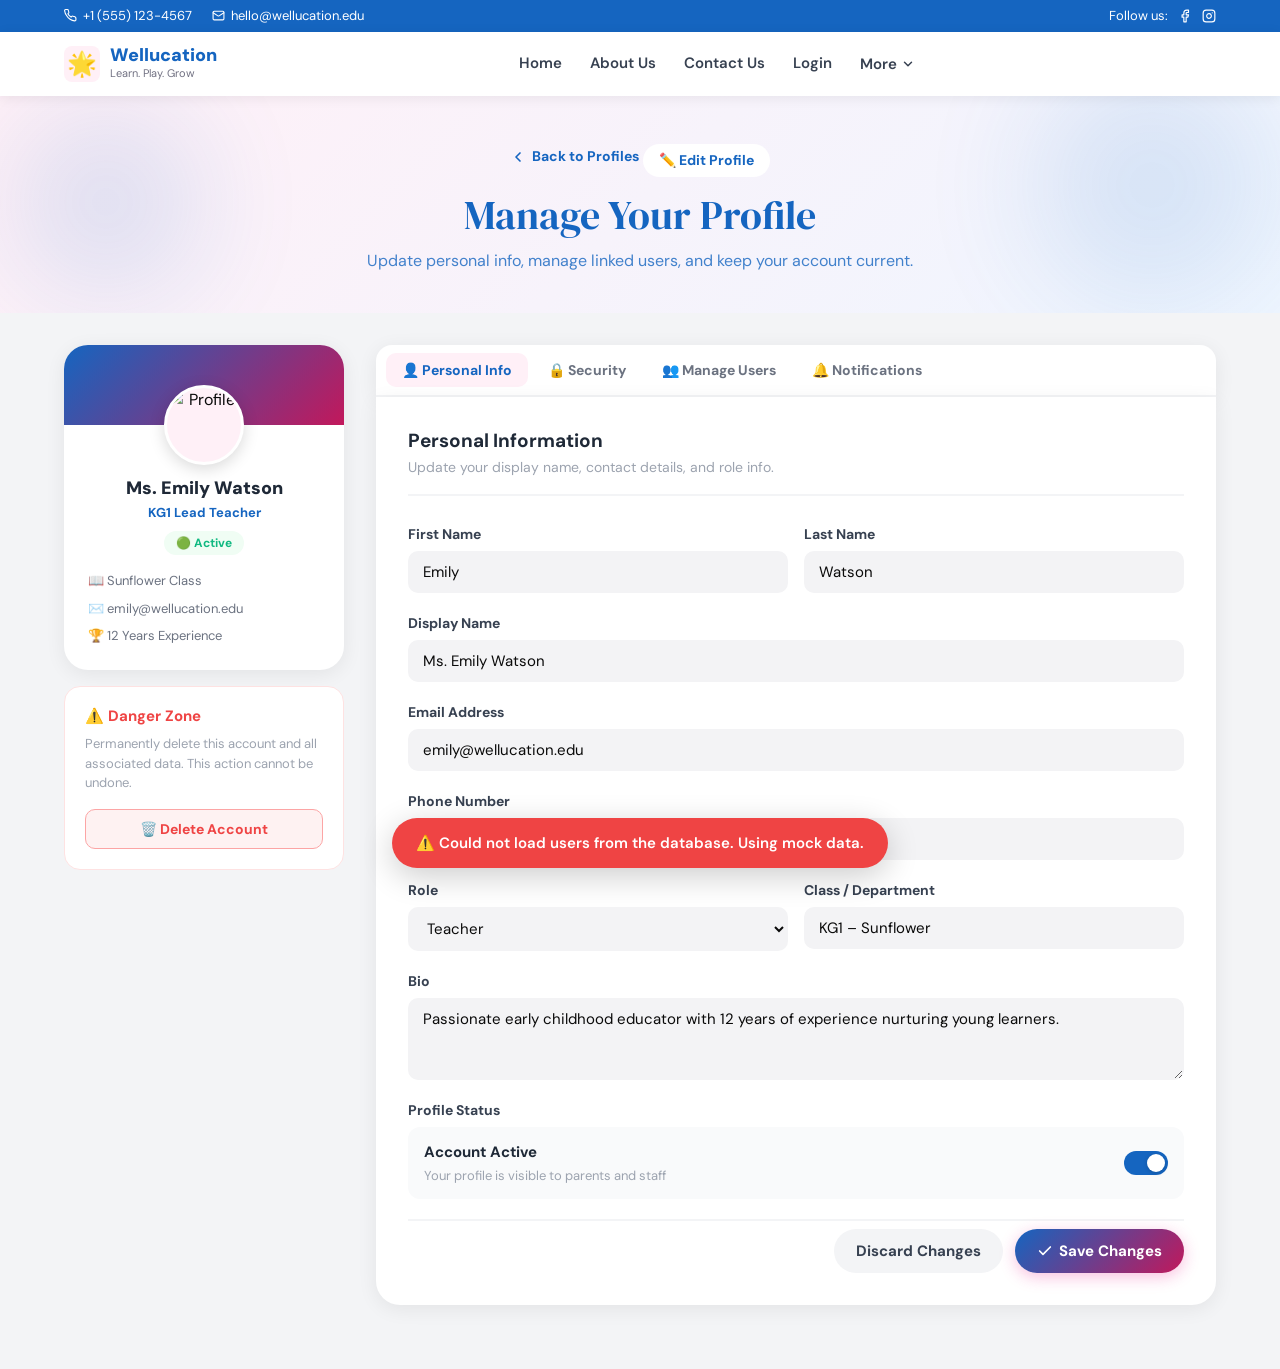
==== commit 57b69589: "IDK" ====
--- a/View/Pages/EditProfile.html
+++ b/View/Pages/EditProfile.html
@@ -10,29 +10,96 @@
       href="https://fonts.googleapis.com/css2?family=DM+Sans:wght@400;500;700;900&family=DM+Serif+Display&display=swap"
       rel="stylesheet"
     />
+    <script>
+      (function () {
+        try {
+          var path = location.pathname;
+          var baseHref = path.substring(0, path.lastIndexOf("/") + 1) || "/";
+          var b = document.createElement("base");
+          b.href = baseHref;
+          document.head.appendChild(b);
+        } catch (e) {
+          /* noop */
+        }
+      })();
+    </script>
   </head>
   <body>
-
     <!-- ══ TOPBAR ══ -->
     <div class="topbar">
       <div class="container topbar__inner">
         <div class="topbar__left">
           <span class="topbar__item">
-            <svg xmlns="http://www.w3.org/2000/svg" width="13" height="13" viewBox="0 0 24 24" fill="none" stroke="currentColor" stroke-width="2" stroke-linecap="round" stroke-linejoin="round"><path d="M22 16.92v3a2 2 0 0 1-2.18 2 19.79 19.79 0 0 1-8.63-3.07A19.5 19.5 0 0 1 4.69 12 19.79 19.79 0 0 1 1.17 3.38 2 2 0 0 1 3.13 1h3a2 2 0 0 1 2 1.72c.127.96.361 1.903.7 2.81a2 2 0 0 1-.45 2.11L7.09 8.91a16 16 0 0 0 6 6l1.27-1.27a2 2 0 0 1 2.11-.45c.907.339 1.85.573 2.81.7A2 2 0 0 1 21 16h1z"/></svg>
+            <svg
+              xmlns="http://www.w3.org/2000/svg"
+              width="13"
+              height="13"
+              viewBox="0 0 24 24"
+              fill="none"
+              stroke="currentColor"
+              stroke-width="2"
+              stroke-linecap="round"
+              stroke-linejoin="round"
+            >
+              <path
+                d="M22 16.92v3a2 2 0 0 1-2.18 2 19.79 19.79 0 0 1-8.63-3.07A19.5 19.5 0 0 1 4.69 12 19.79 19.79 0 0 1 1.17 3.38 2 2 0 0 1 3.13 1h3a2 2 0 0 1 2 1.72c.127.96.361 1.903.7 2.81a2 2 0 0 1-.45 2.11L7.09 8.91a16 16 0 0 0 6 6l1.27-1.27a2 2 0 0 1 2.11-.45c.907.339 1.85.573 2.81.7A2 2 0 0 1 21 16h1z"
+              />
+            </svg>
             +1 (555) 123-4567
           </span>
           <span class="topbar__item">
-            <svg xmlns="http://www.w3.org/2000/svg" width="13" height="13" viewBox="0 0 24 24" fill="none" stroke="currentColor" stroke-width="2" stroke-linecap="round" stroke-linejoin="round"><rect width="20" height="16" x="2" y="4" rx="2"/><path d="m22 7-8.97 5.7a1.94 1.94 0 0 1-2.06 0L2 7"/></svg>
+            <svg
+              xmlns="http://www.w3.org/2000/svg"
+              width="13"
+              height="13"
+              viewBox="0 0 24 24"
+              fill="none"
+              stroke="currentColor"
+              stroke-width="2"
+              stroke-linecap="round"
+              stroke-linejoin="round"
+            >
+              <rect width="20" height="16" x="2" y="4" rx="2" />
+              <path d="m22 7-8.97 5.7a1.94 1.94 0 0 1-2.06 0L2 7" />
+            </svg>
             hello@wellucation.edu
           </span>
         </div>
         <div class="topbar__right">
           <span>Follow us:</span>
           <a href="#" class="topbar__social" aria-label="Facebook">
-            <svg xmlns="http://www.w3.org/2000/svg" width="14" height="14" viewBox="0 0 24 24" fill="none" stroke="currentColor" stroke-width="2" stroke-linecap="round" stroke-linejoin="round"><path d="M18 2h-3a5 5 0 0 0-5 5v3H7v4h3v8h4v-8h3l1-4h-4V7a1 1 0 0 1 1-1h3z"/></svg>
+            <svg
+              xmlns="http://www.w3.org/2000/svg"
+              width="14"
+              height="14"
+              viewBox="0 0 24 24"
+              fill="none"
+              stroke="currentColor"
+              stroke-width="2"
+              stroke-linecap="round"
+              stroke-linejoin="round"
+            >
+              <path
+                d="M18 2h-3a5 5 0 0 0-5 5v3H7v4h3v8h4v-8h3l1-4h-4V7a1 1 0 0 1 1-1h3z"
+              />
+            </svg>
           </a>
           <a href="#" class="topbar__social" aria-label="Instagram">
-            <svg xmlns="http://www.w3.org/2000/svg" width="14" height="14" viewBox="0 0 24 24" fill="none" stroke="currentColor" stroke-width="2" stroke-linecap="round" stroke-linejoin="round"><rect width="20" height="20" x="2" y="2" rx="5" ry="5"/><path d="M16 11.37A4 4 0 1 1 12.63 8 4 4 0 0 1 16 11.37z"/><line x1="17.5" x2="17.51" y1="6.5" y2="6.5"/></svg>
+            <svg
+              xmlns="http://www.w3.org/2000/svg"
+              width="14"
+              height="14"
+              viewBox="0 0 24 24"
+              fill="none"
+              stroke="currentColor"
+              stroke-width="2"
+              stroke-linecap="round"
+              stroke-linejoin="round"
+            >
+              <rect width="20" height="20" x="2" y="2" rx="5" ry="5" />
+              <path d="M16 11.37A4 4 0 1 1 12.63 8 4 4 0 0 1 16 11.37z" />
+              <line x1="17.5" x2="17.51" y1="6.5" y2="6.5" />
+            </svg>
           </a>
         </div>
       </div>
@@ -41,9 +108,17 @@
     <!-- ══ NAVBAR ══ -->
     <nav class="navbar" id="navbar">
       <div class="container navbar__inner">
-        <a href="Home.html" class="navbar__logo">
+        <a href="../index.php" class="navbar__logo">
           <div class="navbar__logo-img">
-            <img src="logo.jpeg" alt="Wellucation" onerror="this.style.display='none';this.parentElement.innerHTML='<span style=\'font-size:1.5rem\'>🌟</span>';" />
+            <img
+              src="logo.jpeg"
+              alt="Wellucation"
+              onerror="
+                this.style.display = 'none';
+                this.parentElement.innerHTML =
+                  '<span style=\'font-size:1.5rem\'>🌟</span>';
+              "
+            />
           </div>
           <div class="navbar__logo-text">
             <span class="navbar__logo-name">Wellucation</span>
@@ -51,33 +126,115 @@
           </div>
         </a>
         <div class="navbar__links" id="navLinks">
-          <a href="Home.html" class="nav-link">Home</a>
-          <a href="About.html" class="nav-link">About Us</a>
-          <a href="contact.html" class="nav-link">Contact Us</a>
-          <a href="Login.html" class="nav-link">Login</a>
+          <a href="../index.php" class="nav-link">Home</a>
+          <a href="../about.php" class="nav-link">About Us</a>
+          <a href="../contact.php" class="nav-link">Contact Us</a>
+          <a href="../login.php" class="nav-link">Login</a>
           <div class="nav-dropdown" id="moreDropdown">
-            <button class="nav-link nav-dropdown__trigger" id="moreBtn" aria-expanded="false" aria-haspopup="true">
+            <button
+              class="nav-link nav-dropdown__trigger"
+              id="moreBtn"
+              aria-expanded="false"
+              aria-haspopup="true"
+            >
               More
-              <svg class="nav-dropdown__chevron" xmlns="http://www.w3.org/2000/svg" width="14" height="14" viewBox="0 0 24 24" fill="none" stroke="currentColor" stroke-width="2.5" stroke-linecap="round" stroke-linejoin="round"><polyline points="6 9 12 15 18 9"/></svg>
+              <svg
+                class="nav-dropdown__chevron"
+                xmlns="http://www.w3.org/2000/svg"
+                width="14"
+                height="14"
+                viewBox="0 0 24 24"
+                fill="none"
+                stroke="currentColor"
+                stroke-width="2.5"
+                stroke-linecap="round"
+                stroke-linejoin="round"
+              >
+                <polyline points="6 9 12 15 18 9" />
+              </svg>
             </button>
             <div class="nav-dropdown__menu" id="moreMenu" role="menu">
-              <a href="profile.html" class="nav-dropdown__item active" role="menuitem">👤 Profiles</a>
-              <a href="dashboard.html" class="nav-dropdown__item" role="menuitem">📊 Dashboard</a>
-              <a href="attendance.html" class="nav-dropdown__item" role="menuitem">📅 Attendance</a>
-              <a href="reports.html" class="nav-dropdown__item" role="menuitem">📋 Reports</a>
-              <a href="assignments.html" class="nav-dropdown__item" role="menuitem">📝 Assignments</a>
+              <a
+                href="profile.html"
+                class="nav-dropdown__item active"
+                role="menuitem"
+                >👤 Profiles</a
+              >
+              <a
+                href="../dashboard.php"
+                class="nav-dropdown__item"
+                role="menuitem"
+                >📊 Dashboard</a
+              >
+              <a
+                href="attendance.html"
+                class="nav-dropdown__item"
+                role="menuitem"
+                >📅 Attendance</a
+              >
+              <a href="reports.html" class="nav-dropdown__item" role="menuitem"
+                >📋 Reports</a
+              >
+              <a
+                href="assignments.html"
+                class="nav-dropdown__item"
+                role="menuitem"
+                >📝 Assignments</a
+              >
               <div class="nav-dropdown__divider"></div>
-              <a href="payment.html" class="nav-dropdown__item" role="menuitem">💳 Payment</a>
-              <a href="subscription.html" class="nav-dropdown__item" role="menuitem">⭐ Subscription</a>
-              <a href="settings.html" class="nav-dropdown__item" role="menuitem">⚙️ Settings</a>
+              <a href="payment.html" class="nav-dropdown__item" role="menuitem"
+                >💳 Payment</a
+              >
+              <a
+                href="subscription.html"
+                class="nav-dropdown__item"
+                role="menuitem"
+                >⭐ Subscription</a
+              >
+              <a href="settings.html" class="nav-dropdown__item" role="menuitem"
+                >⚙️ Settings</a
+              >
             </div>
           </div>
         </div>
         <div class="navbar__right">
-          <a href="/enroll" class="btn-enroll btn-enroll--desktop">🌟 Enroll Now</a>
-          <button class="hamburger" id="hamburger" aria-label="Toggle menu" aria-expanded="false">
-            <svg class="icon-menu" xmlns="http://www.w3.org/2000/svg" width="24" height="24" viewBox="0 0 24 24" fill="none" stroke="currentColor" stroke-width="2" stroke-linecap="round" stroke-linejoin="round"><line x1="4" x2="20" y1="12" y2="12"/><line x1="4" x2="20" y1="6" y2="6"/><line x1="4" x2="20" y1="18" y2="18"/></svg>
-            <svg class="icon-close hidden" xmlns="http://www.w3.org/2000/svg" width="24" height="24" viewBox="0 0 24 24" fill="none" stroke="currentColor" stroke-width="2" stroke-linecap="round" stroke-linejoin="round"><path d="M18 6 6 18"/><path d="m6 6 12 12"/></svg>
+          <button
+            class="hamburger"
+            id="hamburger"
+            aria-label="Toggle menu"
+            aria-expanded="false"
+          >
+            <svg
+              class="icon-menu"
+              xmlns="http://www.w3.org/2000/svg"
+              width="24"
+              height="24"
+              viewBox="0 0 24 24"
+              fill="none"
+              stroke="currentColor"
+              stroke-width="2"
+              stroke-linecap="round"
+              stroke-linejoin="round"
+            >
+              <line x1="4" x2="20" y1="12" y2="12" />
+              <line x1="4" x2="20" y1="6" y2="6" />
+              <line x1="4" x2="20" y1="18" y2="18" />
+            </svg>
+            <svg
+              class="icon-close hidden"
+              xmlns="http://www.w3.org/2000/svg"
+              width="24"
+              height="24"
+              viewBox="0 0 24 24"
+              fill="none"
+              stroke="currentColor"
+              stroke-width="2"
+              stroke-linecap="round"
+              stroke-linejoin="round"
+            >
+              <path d="M18 6 6 18" />
+              <path d="m6 6 12 12" />
+            </svg>
           </button>
         </div>
       </div>
@@ -86,7 +243,6 @@
         <a href="About.html" class="nav-link">ℹ️ About Us</a>
         <a href="profile.html" class="nav-link active">👤 Profiles</a>
         <a href="Login.html" class="nav-link">🔐 Login</a>
-        <a href="/enroll" class="btn-enroll btn-enroll--mobile">🌟 Enroll Now</a>
       </div>
     </nav>
 
@@ -96,31 +252,73 @@
       <div class="ep-hero__blob ep-hero__blob--right"></div>
       <div class="ep-hero__inner">
         <a href="profile.html" class="ep-back">
-          <svg xmlns="http://www.w3.org/2000/svg" width="16" height="16" viewBox="0 0 24 24" fill="none" stroke="currentColor" stroke-width="2.5" stroke-linecap="round" stroke-linejoin="round"><polyline points="15 18 9 12 15 6"/></svg>
+          <svg
+            xmlns="http://www.w3.org/2000/svg"
+            width="16"
+            height="16"
+            viewBox="0 0 24 24"
+            fill="none"
+            stroke="currentColor"
+            stroke-width="2.5"
+            stroke-linecap="round"
+            stroke-linejoin="round"
+          >
+            <polyline points="15 18 9 12 15 6" />
+          </svg>
           Back to Profiles
         </a>
         <span class="ep-hero__badge">✏️ Edit Profile</span>
         <h1 class="ep-hero__title">Manage Your Profile</h1>
-        <p class="ep-hero__sub">Update personal info, manage linked users, and keep your account current.</p>
+        <p class="ep-hero__sub">
+          Update personal info, manage linked users, and keep your account
+          current.
+        </p>
       </div>
     </section>
 
     <!-- ══ MAIN ══ -->
     <main class="ep-main container">
-
       <!-- LEFT: profile card + avatar editor -->
       <aside class="ep-sidebar">
         <div class="ep-avatar-card">
           <div class="ep-avatar-banner"></div>
           <div class="ep-avatar-body">
             <div class="ep-avatar-ring" id="avatarRing">
-              <img id="avatarImg" src="https://images.unsplash.com/photo-1746513399803-e988cc54e812?crop=entropy&cs=tinysrgb&fit=max&fm=jpg&ixlib=rb-4.1.0&q=80&w=200" alt="Profile" />
+              <img
+                id="avatarImg"
+                src="https://images.unsplash.com/photo-1746513399803-e988cc54e812?crop=entropy&cs=tinysrgb&fit=max&fm=jpg&ixlib=rb-4.1.0&q=80&w=200"
+                alt="Profile"
+              />
               <div class="ep-avatar-fallback">👩‍🏫</div>
-              <label class="ep-avatar-overlay" for="avatarUpload" title="Change photo">
-                <svg xmlns="http://www.w3.org/2000/svg" width="20" height="20" viewBox="0 0 24 24" fill="none" stroke="currentColor" stroke-width="2" stroke-linecap="round" stroke-linejoin="round"><path d="M23 19a2 2 0 0 1-2 2H3a2 2 0 0 1-2-2V8a2 2 0 0 1 2-2h4l2-3h6l2 3h4a2 2 0 0 1 2 2z"/><circle cx="12" cy="13" r="4"/></svg>
+              <label
+                class="ep-avatar-overlay"
+                for="avatarUpload"
+                title="Change photo"
+              >
+                <svg
+                  xmlns="http://www.w3.org/2000/svg"
+                  width="20"
+                  height="20"
+                  viewBox="0 0 24 24"
+                  fill="none"
+                  stroke="currentColor"
+                  stroke-width="2"
+                  stroke-linecap="round"
+                  stroke-linejoin="round"
+                >
+                  <path
+                    d="M23 19a2 2 0 0 1-2 2H3a2 2 0 0 1-2-2V8a2 2 0 0 1 2-2h4l2-3h6l2 3h4a2 2 0 0 1 2 2z"
+                  />
+                  <circle cx="12" cy="13" r="4" />
+                </svg>
                 Change
               </label>
-              <input type="file" id="avatarUpload" accept="image/*" class="hidden" />
+              <input
+                type="file"
+                id="avatarUpload"
+                accept="image/*"
+                class="hidden"
+              />
             </div>
             <h2 class="ep-sidebar__name" id="sidebarName">Ms. Emily Watson</h2>
             <div class="ep-sidebar__role">KG1 Lead Teacher</div>
@@ -136,20 +334,28 @@
         <!-- Danger zone -->
         <div class="ep-danger-card">
           <h4 class="ep-danger__title">⚠️ Danger Zone</h4>
-          <p class="ep-danger__desc">Permanently delete this account and all associated data. This action cannot be undone.</p>
-          <button class="ep-danger__btn" id="deleteAccountBtn">🗑️ Delete Account</button>
+          <p class="ep-danger__desc">
+            Permanently delete this account and all associated data. This action
+            cannot be undone.
+          </p>
+          <button class="ep-danger__btn" id="deleteAccountBtn">
+            🗑️ Delete Account
+          </button>
         </div>
       </aside>
 
       <!-- RIGHT: form panels -->
       <div class="ep-panels">
-
         <!-- Tab bar -->
         <div class="ep-tab-bar">
-          <button class="ep-tab active" data-tab="personal">👤 Personal Info</button>
+          <button class="ep-tab active" data-tab="personal">
+            👤 Personal Info
+          </button>
           <button class="ep-tab" data-tab="security">🔒 Security</button>
           <button class="ep-tab" data-tab="users">👥 Manage Users</button>
-          <button class="ep-tab" data-tab="notifications">🔔 Notifications</button>
+          <button class="ep-tab" data-tab="notifications">
+            🔔 Notifications
+          </button>
         </div>
 
         <!-- ── PERSONAL INFO ── -->
@@ -162,24 +368,49 @@
             <div class="ep-field-row">
               <div class="ep-field">
                 <label>First Name</label>
-                <input type="text" id="firstName" value="Emily" placeholder="First name" />
+                <input
+                  type="text"
+                  id="firstName"
+                  value="Emily"
+                  placeholder="First name"
+                />
               </div>
               <div class="ep-field">
                 <label>Last Name</label>
-                <input type="text" id="lastName" value="Watson" placeholder="Last name" />
+                <input
+                  type="text"
+                  id="lastName"
+                  value="Watson"
+                  placeholder="Last name"
+                />
               </div>
             </div>
             <div class="ep-field">
               <label>Display Name</label>
-              <input type="text" id="displayName" value="Ms. Emily Watson" placeholder="Display name" />
+              <input
+                type="text"
+                id="displayName"
+                value="Ms. Emily Watson"
+                placeholder="Display name"
+              />
             </div>
             <div class="ep-field">
               <label>Email Address</label>
-              <input type="email" id="email" value="emily@wellucation.edu" placeholder="Email" />
+              <input
+                type="email"
+                id="email"
+                value="emily@wellucation.edu"
+                placeholder="Email"
+              />
             </div>
             <div class="ep-field">
               <label>Phone Number</label>
-              <input type="tel" id="phone" value="+1 (555) 234-5678" placeholder="Phone" />
+              <input
+                type="tel"
+                id="phone"
+                value="+1 (555) 234-5678"
+                placeholder="Phone"
+              />
             </div>
             <div class="ep-field-row">
               <div class="ep-field">
@@ -192,30 +423,67 @@
               </div>
               <div class="ep-field">
                 <label>Class / Department</label>
-                <input type="text" id="classField" value="KG1 – Sunflower" placeholder="Class" />
+                <input
+                  type="text"
+                  id="classField"
+                  value="KG1 – Sunflower"
+                  placeholder="Class"
+                />
               </div>
             </div>
             <div class="ep-field">
               <label>Bio</label>
-              <textarea id="bio" rows="3" placeholder="Tell us about yourself...">Passionate early childhood educator with 12 years of experience nurturing young learners.</textarea>
+              <textarea
+                id="bio"
+                rows="3"
+                placeholder="Tell us about yourself..."
+              >
+Passionate early childhood educator with 12 years of experience nurturing young learners.</textarea
+              >
             </div>
             <div class="ep-field">
               <label>Profile Status</label>
               <div class="ep-toggle-row">
                 <div>
                   <div class="ep-toggle-title">Account Active</div>
-                  <div class="ep-toggle-desc">Your profile is visible to parents and staff</div>
+                  <div class="ep-toggle-desc">
+                    Your profile is visible to parents and staff
+                  </div>
                 </div>
                 <label class="ep-switch">
                   <input type="checkbox" checked id="activeToggle" />
-                  <span class="ep-switch-track"><span class="ep-switch-thumb"></span></span>
+                  <span class="ep-switch-track"
+                    ><span class="ep-switch-thumb"></span
+                  ></span>
                 </label>
               </div>
             </div>
             <div class="ep-form-actions">
-              <button class="ep-btn ep-btn--ghost" type="button" onclick="resetPersonal()">Discard Changes</button>
-              <button class="ep-btn ep-btn--primary" type="button" onclick="savePersonal()">
-                <svg xmlns="http://www.w3.org/2000/svg" width="16" height="16" viewBox="0 0 24 24" fill="none" stroke="currentColor" stroke-width="2.5" stroke-linecap="round" stroke-linejoin="round"><polyline points="20 6 9 17 4 12"/></svg>
+              <button
+                class="ep-btn ep-btn--ghost"
+                type="button"
+                onclick="resetPersonal()"
+              >
+                Discard Changes
+              </button>
+              <button
+                class="ep-btn ep-btn--primary"
+                type="button"
+                onclick="savePersonal()"
+              >
+                <svg
+                  xmlns="http://www.w3.org/2000/svg"
+                  width="16"
+                  height="16"
+                  viewBox="0 0 24 24"
+                  fill="none"
+                  stroke="currentColor"
+                  stroke-width="2.5"
+                  stroke-linecap="round"
+                  stroke-linejoin="round"
+                >
+                  <polyline points="20 6 9 17 4 12" />
+                </svg>
                 Save Changes
               </button>
             </div>
@@ -232,26 +500,60 @@
             <div class="ep-field">
               <label>Current Password</label>
               <div class="ep-pwd-wrap">
-                <input type="password" id="currentPwd" placeholder="Enter current password" />
-                <button class="ep-pwd-toggle" type="button" data-target="currentPwd">👁️</button>
+                <input
+                  type="password"
+                  id="currentPwd"
+                  placeholder="Enter current password"
+                />
+                <button
+                  class="ep-pwd-toggle"
+                  type="button"
+                  data-target="currentPwd"
+                >
+                  👁️
+                </button>
               </div>
             </div>
             <div class="ep-field">
               <label>New Password</label>
               <div class="ep-pwd-wrap">
-                <input type="password" id="newPwd" placeholder="Min 8 characters" />
-                <button class="ep-pwd-toggle" type="button" data-target="newPwd">👁️</button>
+                <input
+                  type="password"
+                  id="newPwd"
+                  placeholder="Min 8 characters"
+                />
+                <button
+                  class="ep-pwd-toggle"
+                  type="button"
+                  data-target="newPwd"
+                >
+                  👁️
+                </button>
               </div>
               <div class="ep-pwd-strength" id="pwdStrength">
-                <div class="ep-pwd-strength-bar"><div class="ep-pwd-strength-fill" id="pwdFill"></div></div>
-                <span class="ep-pwd-strength-label" id="pwdLabel">Enter a password</span>
+                <div class="ep-pwd-strength-bar">
+                  <div class="ep-pwd-strength-fill" id="pwdFill"></div>
+                </div>
+                <span class="ep-pwd-strength-label" id="pwdLabel"
+                  >Enter a password</span
+                >
               </div>
             </div>
             <div class="ep-field">
               <label>Confirm New Password</label>
               <div class="ep-pwd-wrap">
-                <input type="password" id="confirmPwd" placeholder="Repeat new password" />
-                <button class="ep-pwd-toggle" type="button" data-target="confirmPwd">👁️</button>
+                <input
+                  type="password"
+                  id="confirmPwd"
+                  placeholder="Repeat new password"
+                />
+                <button
+                  class="ep-pwd-toggle"
+                  type="button"
+                  data-target="confirmPwd"
+                >
+                  👁️
+                </button>
               </div>
             </div>
             <div class="ep-divider"></div>
@@ -260,11 +562,15 @@
               <div class="ep-toggle-row">
                 <div>
                   <div class="ep-toggle-title">Enable 2FA</div>
-                  <div class="ep-toggle-desc">Extra security layer via email or authenticator app</div>
+                  <div class="ep-toggle-desc">
+                    Extra security layer via email or authenticator app
+                  </div>
                 </div>
                 <label class="ep-switch">
                   <input type="checkbox" id="twoFaToggle" />
-                  <span class="ep-switch-track"><span class="ep-switch-thumb"></span></span>
+                  <span class="ep-switch-track"
+                    ><span class="ep-switch-thumb"></span
+                  ></span>
                 </label>
               </div>
             </div>
@@ -273,18 +579,39 @@
               <div class="ep-toggle-row">
                 <div>
                   <div class="ep-toggle-title">Notify on new login</div>
-                  <div class="ep-toggle-desc">Get an email whenever a new device logs in</div>
+                  <div class="ep-toggle-desc">
+                    Get an email whenever a new device logs in
+                  </div>
                 </div>
                 <label class="ep-switch">
                   <input type="checkbox" checked id="loginNotifToggle" />
-                  <span class="ep-switch-track"><span class="ep-switch-thumb"></span></span>
+                  <span class="ep-switch-track"
+                    ><span class="ep-switch-thumb"></span
+                  ></span>
                 </label>
               </div>
             </div>
             <div class="ep-form-actions">
               <button class="ep-btn ep-btn--ghost" type="button">Cancel</button>
-              <button class="ep-btn ep-btn--primary" type="button" onclick="changePassword()">
-                <svg xmlns="http://www.w3.org/2000/svg" width="16" height="16" viewBox="0 0 24 24" fill="none" stroke="currentColor" stroke-width="2.5" stroke-linecap="round" stroke-linejoin="round"><rect width="11" height="11" x="3" y="11" rx="2" ry="2"/><path d="M7 11V7a5 5 0 0 1 10 0v4"/></svg>
+              <button
+                class="ep-btn ep-btn--primary"
+                type="button"
+                onclick="changePassword()"
+              >
+                <svg
+                  xmlns="http://www.w3.org/2000/svg"
+                  width="16"
+                  height="16"
+                  viewBox="0 0 24 24"
+                  fill="none"
+                  stroke="currentColor"
+                  stroke-width="2.5"
+                  stroke-linecap="round"
+                  stroke-linejoin="round"
+                >
+                  <rect width="11" height="11" x="3" y="11" rx="2" ry="2" />
+                  <path d="M7 11V7a5 5 0 0 1 10 0v4" />
+                </svg>
                 Update Password
               </button>
             </div>
@@ -301,11 +628,42 @@
           <!-- Search + Add -->
           <div class="ep-users-toolbar">
             <div class="ep-search-wrap">
-              <svg xmlns="http://www.w3.org/2000/svg" width="16" height="16" viewBox="0 0 24 24" fill="none" stroke="currentColor" stroke-width="2" stroke-linecap="round" stroke-linejoin="round"><circle cx="11" cy="11" r="8"/><path d="m21 21-4.3-4.3"/></svg>
-              <input type="text" id="userSearch" placeholder="Search users…" oninput="filterUsers(this.value)" />
+              <svg
+                xmlns="http://www.w3.org/2000/svg"
+                width="16"
+                height="16"
+                viewBox="0 0 24 24"
+                fill="none"
+                stroke="currentColor"
+                stroke-width="2"
+                stroke-linecap="round"
+                stroke-linejoin="round"
+              >
+                <circle cx="11" cy="11" r="8" />
+                <path d="m21 21-4.3-4.3" />
+              </svg>
+              <input
+                type="text"
+                id="userSearch"
+                placeholder="Search users…"
+                oninput="filterUsers(this.value)"
+              />
             </div>
             <button class="ep-btn ep-btn--primary ep-btn--sm" id="openAddModal">
-              <svg xmlns="http://www.w3.org/2000/svg" width="15" height="15" viewBox="0 0 24 24" fill="none" stroke="currentColor" stroke-width="2.5" stroke-linecap="round" stroke-linejoin="round"><path d="M5 12h14"/><path d="M12 5v14"/></svg>
+              <svg
+                xmlns="http://www.w3.org/2000/svg"
+                width="15"
+                height="15"
+                viewBox="0 0 24 24"
+                fill="none"
+                stroke="currentColor"
+                stroke-width="2.5"
+                stroke-linecap="round"
+                stroke-linejoin="round"
+              >
+                <path d="M5 12h14" />
+                <path d="M12 5v14" />
+              </svg>
               Add User
             </button>
           </div>
@@ -334,20 +692,46 @@
               <div class="ep-notif-section-label">📧 Email Notifications</div>
               <div class="ep-field">
                 <div class="ep-toggle-row">
-                  <div><div class="ep-toggle-title">Attendance Alerts</div><div class="ep-toggle-desc">Notify when a child is marked absent or late</div></div>
-                  <label class="ep-switch"><input type="checkbox" checked /><span class="ep-switch-track"><span class="ep-switch-thumb"></span></span></label>
+                  <div>
+                    <div class="ep-toggle-title">Attendance Alerts</div>
+                    <div class="ep-toggle-desc">
+                      Notify when a child is marked absent or late
+                    </div>
+                  </div>
+                  <label class="ep-switch"
+                    ><input type="checkbox" checked /><span
+                      class="ep-switch-track"
+                      ><span class="ep-switch-thumb"></span></span
+                  ></label>
                 </div>
               </div>
               <div class="ep-field">
                 <div class="ep-toggle-row">
-                  <div><div class="ep-toggle-title">New Messages</div><div class="ep-toggle-desc">Email when you receive a new message</div></div>
-                  <label class="ep-switch"><input type="checkbox" checked /><span class="ep-switch-track"><span class="ep-switch-thumb"></span></span></label>
+                  <div>
+                    <div class="ep-toggle-title">New Messages</div>
+                    <div class="ep-toggle-desc">
+                      Email when you receive a new message
+                    </div>
+                  </div>
+                  <label class="ep-switch"
+                    ><input type="checkbox" checked /><span
+                      class="ep-switch-track"
+                      ><span class="ep-switch-thumb"></span></span
+                  ></label>
                 </div>
               </div>
               <div class="ep-field">
                 <div class="ep-toggle-row">
-                  <div><div class="ep-toggle-title">Report Ready</div><div class="ep-toggle-desc">Notify when a new report is available</div></div>
-                  <label class="ep-switch"><input type="checkbox" /><span class="ep-switch-track"><span class="ep-switch-thumb"></span></span></label>
+                  <div>
+                    <div class="ep-toggle-title">Report Ready</div>
+                    <div class="ep-toggle-desc">
+                      Notify when a new report is available
+                    </div>
+                  </div>
+                  <label class="ep-switch"
+                    ><input type="checkbox" /><span class="ep-switch-track"
+                      ><span class="ep-switch-thumb"></span></span
+                  ></label>
                 </div>
               </div>
             </div>
@@ -356,25 +740,51 @@
               <div class="ep-notif-section-label">📱 Push Notifications</div>
               <div class="ep-field">
                 <div class="ep-toggle-row">
-                  <div><div class="ep-toggle-title">Event Reminders</div><div class="ep-toggle-desc">Reminders for school events and meetings</div></div>
-                  <label class="ep-switch"><input type="checkbox" checked /><span class="ep-switch-track"><span class="ep-switch-thumb"></span></span></label>
+                  <div>
+                    <div class="ep-toggle-title">Event Reminders</div>
+                    <div class="ep-toggle-desc">
+                      Reminders for school events and meetings
+                    </div>
+                  </div>
+                  <label class="ep-switch"
+                    ><input type="checkbox" checked /><span
+                      class="ep-switch-track"
+                      ><span class="ep-switch-thumb"></span></span
+                  ></label>
                 </div>
               </div>
               <div class="ep-field">
                 <div class="ep-toggle-row">
-                  <div><div class="ep-toggle-title">System Alerts</div><div class="ep-toggle-desc">Important system and security notifications</div></div>
-                  <label class="ep-switch"><input type="checkbox" checked /><span class="ep-switch-track"><span class="ep-switch-thumb"></span></span></label>
+                  <div>
+                    <div class="ep-toggle-title">System Alerts</div>
+                    <div class="ep-toggle-desc">
+                      Important system and security notifications
+                    </div>
+                  </div>
+                  <label class="ep-switch"
+                    ><input type="checkbox" checked /><span
+                      class="ep-switch-track"
+                      ><span class="ep-switch-thumb"></span></span
+                  ></label>
                 </div>
               </div>
             </div>
             <div class="ep-form-actions">
-              <button class="ep-btn ep-btn--ghost" type="button">Reset to Defaults</button>
-              <button class="ep-btn ep-btn--primary" type="button" onclick="showToast('✅ Notification preferences saved!')">Save Preferences</button>
-            </div>
-          </div>
-        </div>
-
-      </div><!-- /ep-panels -->
+              <button class="ep-btn ep-btn--ghost" type="button">
+                Reset to Defaults
+              </button>
+              <button
+                class="ep-btn ep-btn--primary"
+                type="button"
+                onclick="showToast('✅ Notification preferences saved!')"
+              >
+                Save Preferences
+              </button>
+            </div>
+          </div>
+        </div>
+      </div>
+      <!-- /ep-panels -->
     </main>
 
     <!-- ══ ADD USER MODAL ══ -->
@@ -397,9 +807,22 @@
           </div>
           <div class="ep-field">
             <label>Email Address *</label>
-            <input type="email" id="newEmail" placeholder="email@wellucation.edu" />
+            <input
+              type="email"
+              id="newEmail"
+              placeholder="email@wellucation.edu"
+            />
           </div>
           <div class="ep-field-row">
+            <div class="ep-field">
+              <label>Password *</label>
+              <input
+                type="password"
+                id="newPassword"
+                autocomplete="new-password"
+                placeholder="Enter a password"
+              />
+            </div>
             <div class="ep-field">
               <label>Role *</label>
               <select id="newRole">
@@ -409,6 +832,8 @@
                 <option value="child">👶 Child</option>
               </select>
             </div>
+          </div>
+          <div class="ep-field-row">
             <div class="ep-field">
               <label>Class</label>
               <input type="text" id="newClass" placeholder="e.g. KG1" />
@@ -425,7 +850,20 @@
         <div class="ep-modal__footer">
           <button class="ep-btn ep-btn--ghost" id="cancelModal">Cancel</button>
           <button class="ep-btn ep-btn--primary" id="confirmAdd">
-            <svg xmlns="http://www.w3.org/2000/svg" width="15" height="15" viewBox="0 0 24 24" fill="none" stroke="currentColor" stroke-width="2.5" stroke-linecap="round" stroke-linejoin="round"><path d="M5 12h14"/><path d="M12 5v14"/></svg>
+            <svg
+              xmlns="http://www.w3.org/2000/svg"
+              width="15"
+              height="15"
+              viewBox="0 0 24 24"
+              fill="none"
+              stroke="currentColor"
+              stroke-width="2.5"
+              stroke-linecap="round"
+              stroke-linejoin="round"
+            >
+              <path d="M5 12h14" />
+              <path d="M12 5v14" />
+            </svg>
             Add User
           </button>
         </div>
@@ -441,11 +879,15 @@
         </div>
         <div class="ep-modal__body">
           <p id="deleteModalMsg">Are you sure you want to remove this user?</p>
-          <p style="margin-top:0.5rem;font-size:0.8125rem;color:#9ca3af;">This action cannot be undone.</p>
+          <p style="margin-top: 0.5rem; font-size: 0.8125rem; color: #9ca3af">
+            This action cannot be undone.
+          </p>
         </div>
         <div class="ep-modal__footer">
           <button class="ep-btn ep-btn--ghost" id="cancelDelete">Cancel</button>
-          <button class="ep-btn ep-btn--danger" id="confirmDelete">Delete</button>
+          <button class="ep-btn ep-btn--danger" id="confirmDelete">
+            Delete
+          </button>
         </div>
       </div>
     </div>
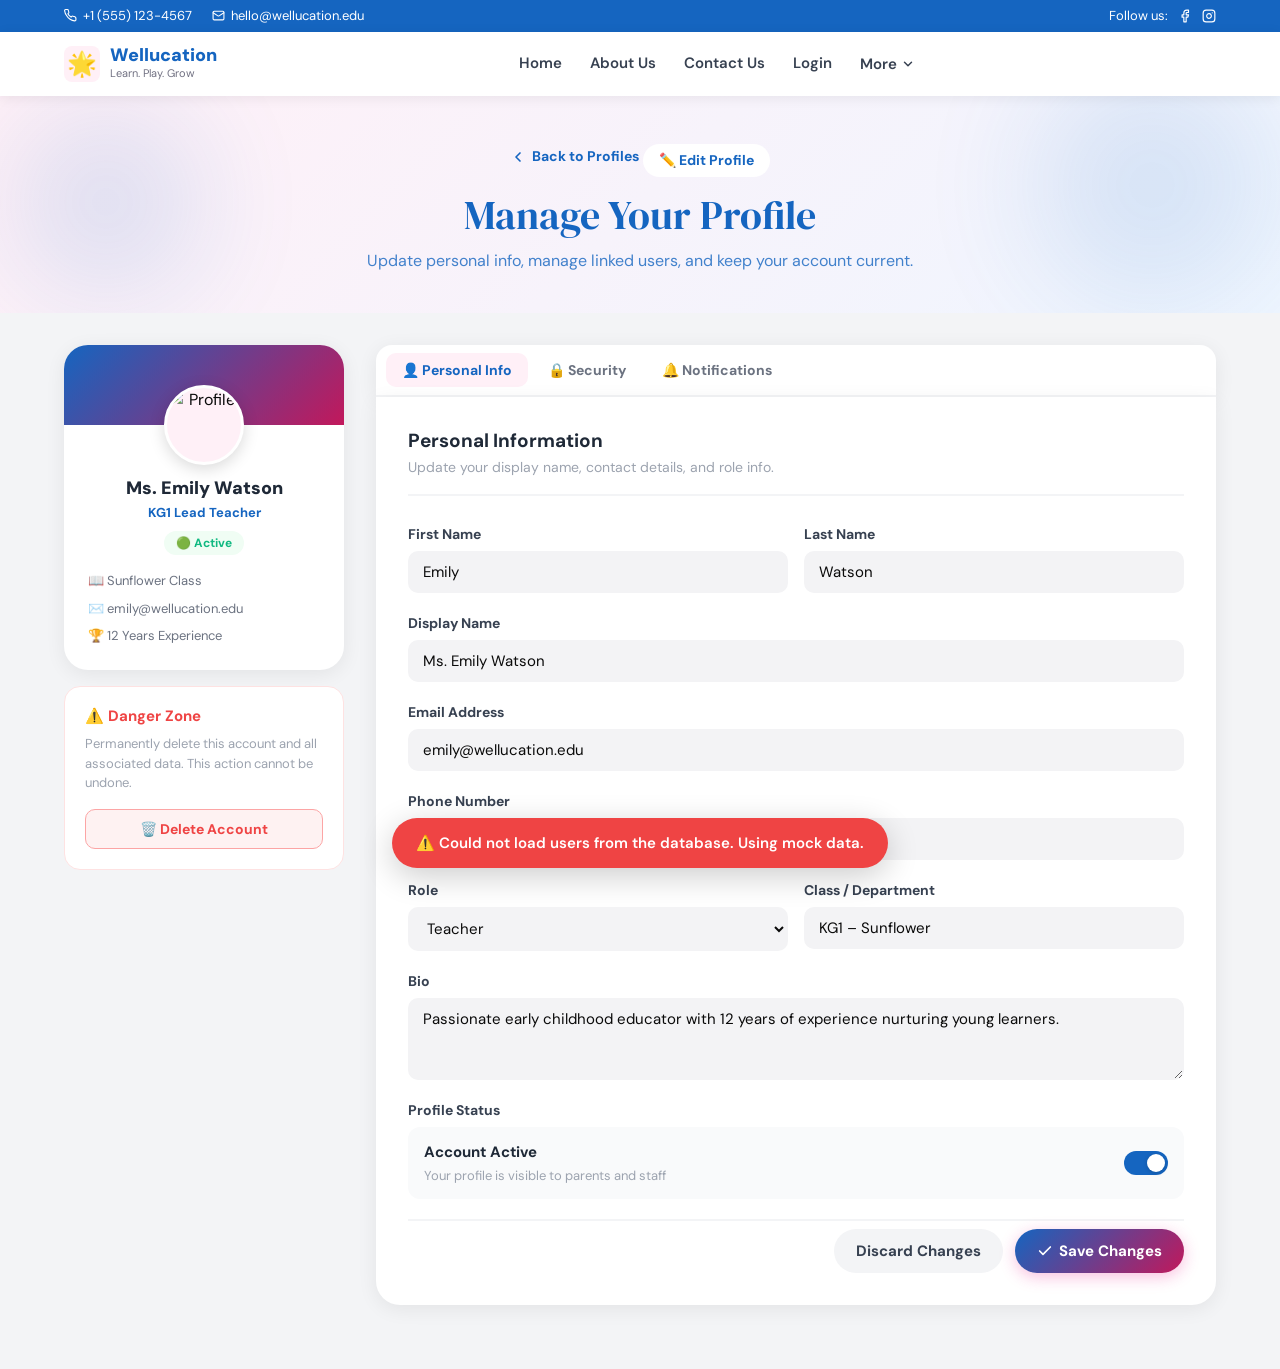
==== commit 75f38a42: "FINALISMO" ====
--- a/View/Pages/EditProfile.html
+++ b/View/Pages/EditProfile.html
@@ -239,10 +239,10 @@
         </div>
       </div>
       <div class="mobile-menu" id="mobileMenu" aria-hidden="true">
-        <a href="Home.html" class="nav-link">🏠 Home</a>
-        <a href="About.html" class="nav-link">ℹ️ About Us</a>
-        <a href="profile.html" class="nav-link active">👤 Profiles</a>
-        <a href="Login.html" class="nav-link">🔐 Login</a>
+        <a href="../view/index.php" class="nav-link">🏠 Home</a>
+        <a href="../about.php" class="nav-link">ℹ️ About Us</a>
+        <a href="../profiles.php" class="nav-link active">👤 Profiles</a>
+        <a href="../login.php" class="nav-link">🔐 Login</a>
       </div>
     </nav>
 
@@ -352,7 +352,7 @@
             👤 Personal Info
           </button>
           <button class="ep-tab" data-tab="security">🔒 Security</button>
-          <button class="ep-tab" data-tab="users">👥 Manage Users</button>
+          
           <button class="ep-tab" data-tab="notifications">
             🔔 Notifications
           </button>
